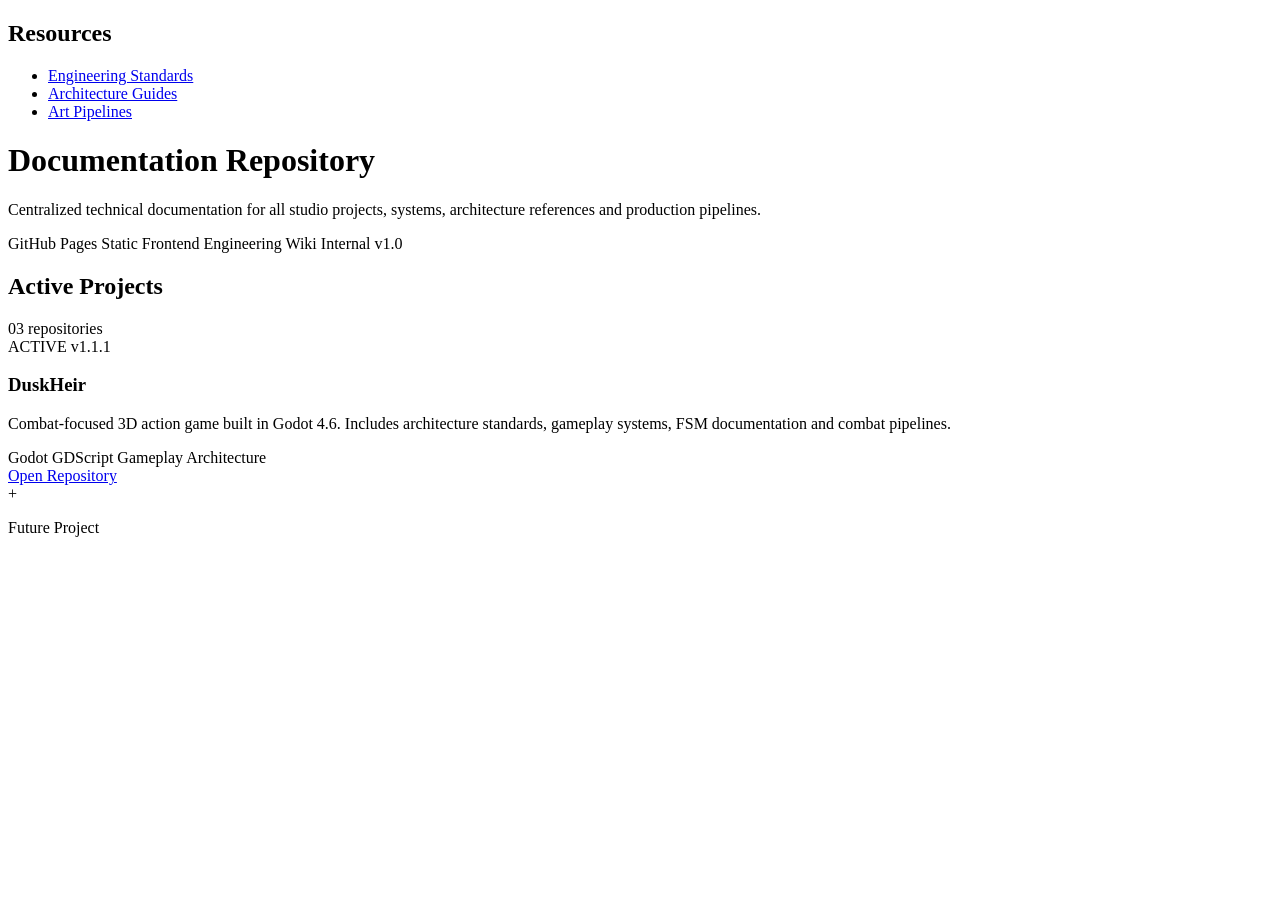
==== index.html @ b0801db7 "[NEW] Project Structure & Main Page [NEW] Project Folder Structure [NEW] Main page index.html and in" ====
<!DOCTYPE html>
      </ul>

      <h2>Resources</h2>

      <ul>
        <li><a href="#">Engineering Standards</a></li>
        <li><a href="#">Architecture Guides</a></li>
        <li><a href="#">Art Pipelines</a></li>
      </ul>
    </nav>

  </aside>

  <main>

    <header class="hero">
      <h1>Documentation Repository</h1>

      <p class="hero-description">
        Centralized technical documentation for all studio projects,
        systems, architecture references and production pipelines.
      </p>

      <div class="badges">
        <span class="badge">GitHub Pages</span>
        <span class="badge">Static Frontend</span>
        <span class="badge">Engineering Wiki</span>
        <span class="badge accent">Internal v1.0</span>
      </div>
    </header>

    <section id="active-projects">

      <div class="section-header">
        <h2>Active Projects</h2>
        <span>03 repositories</span>
      </div>

      <div class="project-grid">

        <article class="project-card">

          <div class="project-top">
            <span class="project-status active">ACTIVE</span>
            <span class="project-version">v1.1.1</span>
          </div>

          <h3>DuskHeir</h3>

          <p>
            Combat-focused 3D action game built in Godot 4.6.
            Includes architecture standards, gameplay systems,
            FSM documentation and combat pipelines.
          </p>

          <div class="project-tags">
            <span>Godot</span>
            <span>GDScript</span>
            <span>Gameplay</span>
            <span>Architecture</span>
          </div>

          <a class="project-button" href="projects/duskheir/index.html">
            Open Repository
          </a>

        </article>

        <article class="project-card placeholder">
          <div class="placeholder-content">
            <span>+</span>
            <p>Future Project</p>
          </div>
        </article>

      </div>

    </section>

  </main>

</div>

<script src="assets/js/index.js"></script>
</body>
</html>
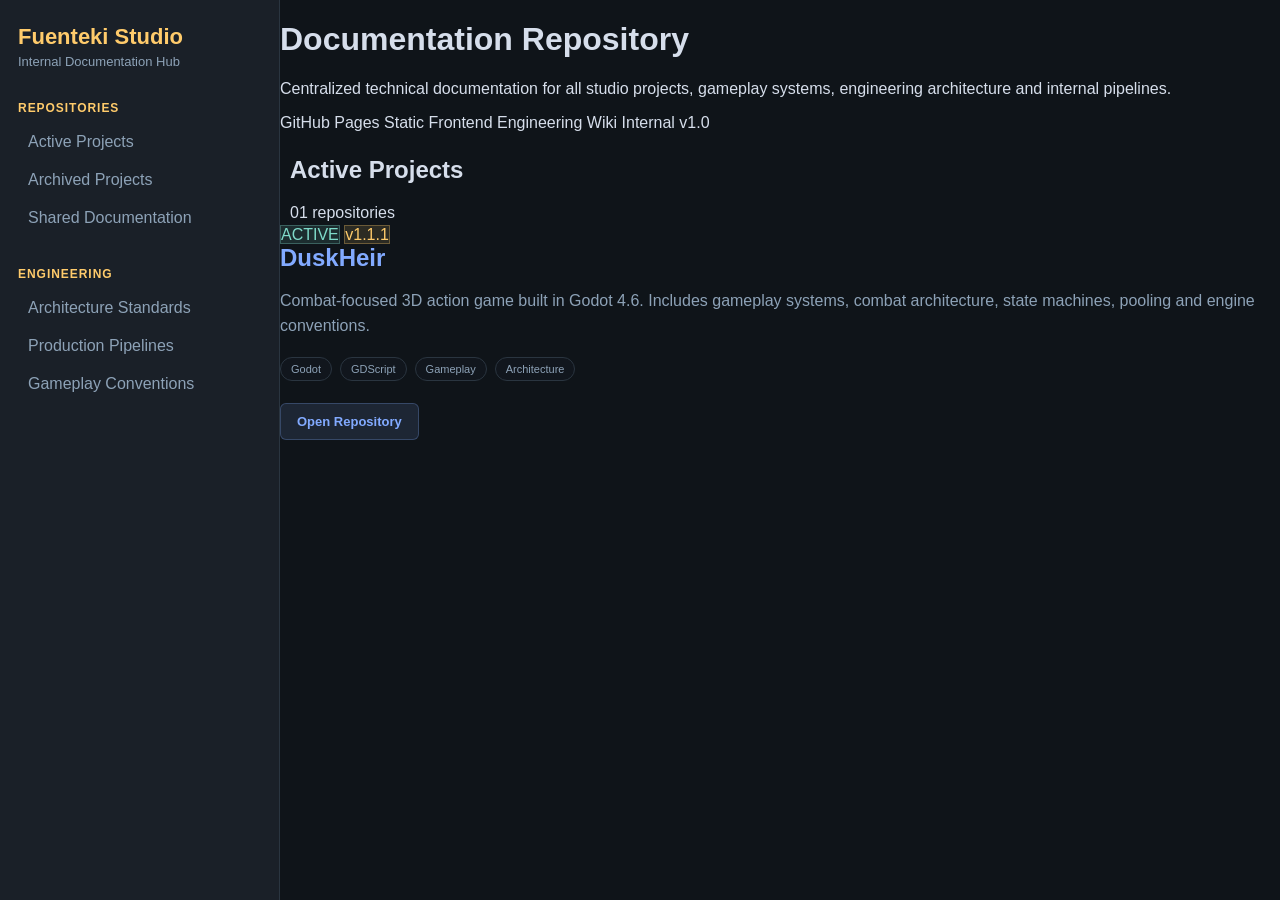
==== commit 79cfba46: "[UPDATE] Index Links and Dependencies Update [UPDATE] Index.html implements css correctly [NEW] dusk" ====
--- a/index.html
+++ b/index.html
@@ -1,25 +1,64 @@
+<!-- /index.html -->
+
 <!DOCTYPE html>
+<html lang="en">
+<head>
+  <meta charset="UTF-8" />
+  <meta name="viewport" content="width=device-width, initial-scale=1.0" />
+
+  <title>Fuenteki Studio — Documentation Hub</title>
+
+  <!-- IMPORTANT -->
+  <!-- Correct relative path to CSS -->
+  <link rel="stylesheet" href="./assets/css/global.css" />
+  <link rel="stylesheet" href="./assets/css/index.css" />
+</head>
+
+<body>
+
+<div class="layout">
+
+  <!-- SIDEBAR -->
+  <aside class="sidebar">
+
+    <div class="brand-block">
+      <h1>Fuenteki Studio</h1>
+      <p>Internal Documentation Hub</p>
+    </div>
+
+    <nav>
+
+      <h2>Repositories</h2>
+
+      <ul>
+        <li><a href="#active-projects">Active Projects</a></li>
+        <li><a href="#archived-projects">Archived Projects</a></li>
+        <li><a href="#shared-docs">Shared Documentation</a></li>
       </ul>
 
-      <h2>Resources</h2>
+      <h2>Engineering</h2>
 
       <ul>
-        <li><a href="#">Engineering Standards</a></li>
-        <li><a href="#">Architecture Guides</a></li>
-        <li><a href="#">Art Pipelines</a></li>
+        <li><a href="#">Architecture Standards</a></li>
+        <li><a href="#">Production Pipelines</a></li>
+        <li><a href="#">Gameplay Conventions</a></li>
       </ul>
+
     </nav>
 
   </aside>
 
+  <!-- MAIN -->
   <main>
 
+    <!-- HERO -->
     <header class="hero">
+
       <h1>Documentation Repository</h1>
 
       <p class="hero-description">
         Centralized technical documentation for all studio projects,
-        systems, architecture references and production pipelines.
+        gameplay systems, engineering architecture and internal pipelines.
       </p>
 
       <div class="badges">
@@ -28,17 +67,20 @@
         <span class="badge">Engineering Wiki</span>
         <span class="badge accent">Internal v1.0</span>
       </div>
+
     </header>
 
+    <!-- ACTIVE PROJECTS -->
     <section id="active-projects">
 
       <div class="section-header">
         <h2>Active Projects</h2>
-        <span>03 repositories</span>
+        <span>01 repositories</span>
       </div>
 
       <div class="project-grid">
 
+        <!-- DUSKHEIR -->
         <article class="project-card">
 
           <div class="project-top">
@@ -50,8 +92,8 @@
 
           <p>
             Combat-focused 3D action game built in Godot 4.6.
-            Includes architecture standards, gameplay systems,
-            FSM documentation and combat pipelines.
+            Includes gameplay systems, combat architecture,
+            state machines, pooling and engine conventions.
           </p>
 
           <div class="project-tags">
@@ -61,17 +103,15 @@
             <span>Architecture</span>
           </div>
 
-          <a class="project-button" href="projects/duskheir/index.html">
+          <!-- IMPORTANT -->
+          <!-- Correct relative path -->
+          <a
+            class="project-button"
+            href="./projects/duskheir/duskheirIndex.html"
+          >
             Open Repository
           </a>
 
-        </article>
-
-        <article class="project-card placeholder">
-          <div class="placeholder-content">
-            <span>+</span>
-            <p>Future Project</p>
-          </div>
         </article>
 
       </div>
@@ -82,6 +122,7 @@
 
 </div>
 
-<script src="assets/js/index.js"></script>
+<script src="./assets/js/index.js"></script>
+
 </body>
 </html>
--- a/assets/css/global.css
+++ b/assets/css/global.css
@@ -0,0 +1,100 @@
+:root {
+  --bg: #0f1419;
+  --bg-elev: #1a2028;
+  --bg-card: #151b22;
+  --bg-code: #11161d;
+
+  --fg: #d6deeb;
+  --fg-muted: #8da2b7;
+
+  --accent: #ffcb6b;
+  --accent-2: #82aaff;
+  --accent-3: #c792ea;
+
+  --border: #2a3540;
+
+  --ok: #7fdbca;
+  --warn: #ff6b6b;
+}
+
+* {
+  box-sizing: border-box;
+}
+
+html,
+body {
+  margin: 0;
+  padding: 0;
+  background: var(--bg);
+  color: var(--fg);
+  font-family: -apple-system, "Segoe UI", Roboto, sans-serif;
+}
+
+body {
+  min-height: 100vh;
+}
+
+.layout {
+  display: grid;
+  grid-template-columns: 280px 1fr;
+  min-height: 100vh;
+}
+
+.sidebar {
+  position: sticky;
+  top: 0;
+  height: 100vh;
+  overflow-y: auto;
+
+  background: var(--bg-elev);
+  border-right: 1px solid var(--border);
+
+  padding: 24px 18px;
+}
+
+.sidebar h1 {
+  margin: 0;
+  color: var(--accent);
+  font-size: 22px;
+}
+
+.sidebar p {
+  color: var(--fg-muted);
+  font-size: 13px;
+  margin-top: 4px;
+}
+
+.sidebar h2 {
+  margin-top: 32px;
+  font-size: 12px;
+  text-transform: uppercase;
+  letter-spacing: 0.08em;
+  color: var(--accent);
+}
+
+.sidebar ul {
+  list-style: none;
+  padding: 0;
+  margin: 10px 0;
+}
+
+.sidebar li {
+  margin-bottom: 4px;
+}
+
+.sidebar a {
+  display: block;
+
+  padding: 8px 10px;
+
+  border-radius: 6px;
+
+  text-decoration: none;
+  color: var(--fg-muted);
+
+  transition: 0.12s;
+}
+
+.sidebar a:hover {
+  background: rgba(130, 170, 255, 0.1);
+}
--- a/assets/css/index.css
+++ b/assets/css/index.css
@@ -0,0 +1,98 @@
+.section-header {
+  padding: 4px 10px;
+  border-radius: 999px;
+}
+
+.project-status.active {
+  background: rgba(127, 219, 202, 0.12);
+  color: var(--ok);
+  border: 1px solid rgba(127, 219, 202, 0.3);
+}
+
+.project-version {
+  background: rgba(255, 203, 107, 0.12);
+  color: var(--accent);
+  border: 1px solid rgba(255, 203, 107, 0.3);
+}
+
+.project-card h3 {
+  margin-top: 0;
+  margin-bottom: 12px;
+
+  color: var(--accent-2);
+  font-size: 24px;
+}
+
+.project-card p {
+  color: var(--fg-muted);
+  line-height: 1.6;
+}
+
+.project-tags {
+  display: flex;
+  flex-wrap: wrap;
+  gap: 8px;
+
+  margin-top: 18px;
+  margin-bottom: 22px;
+}
+
+.project-tags span {
+  background: var(--bg-code);
+
+  border: 1px solid var(--border);
+  border-radius: 999px;
+
+  padding: 5px 10px;
+
+  font-size: 11px;
+  color: var(--fg-muted);
+}
+
+.project-button {
+  display: inline-block;
+
+  padding: 10px 16px;
+
+  background: rgba(130, 170, 255, 0.12);
+  border: 1px solid rgba(130, 170, 255, 0.25);
+  border-radius: 6px;
+
+  text-decoration: none;
+  color: var(--accent-2);
+
+  font-size: 13px;
+  font-weight: 600;
+
+  transition: 0.12s;
+}
+
+.project-button:hover {
+  background: rgba(130, 170, 255, 0.2);
+}
+
+.placeholder {
+  display: flex;
+  align-items: center;
+  justify-content: center;
+
+  min-height: 280px;
+
+  border-style: dashed;
+
+  opacity: 0.6;
+}
+
+.placeholder-content {
+  text-align: center;
+}
+
+.placeholder-content span {
+  display: block;
+  font-size: 48px;
+  color: var(--accent-3);
+}
+
+.placeholder-content p {
+  color: var(--fg-muted);
+}
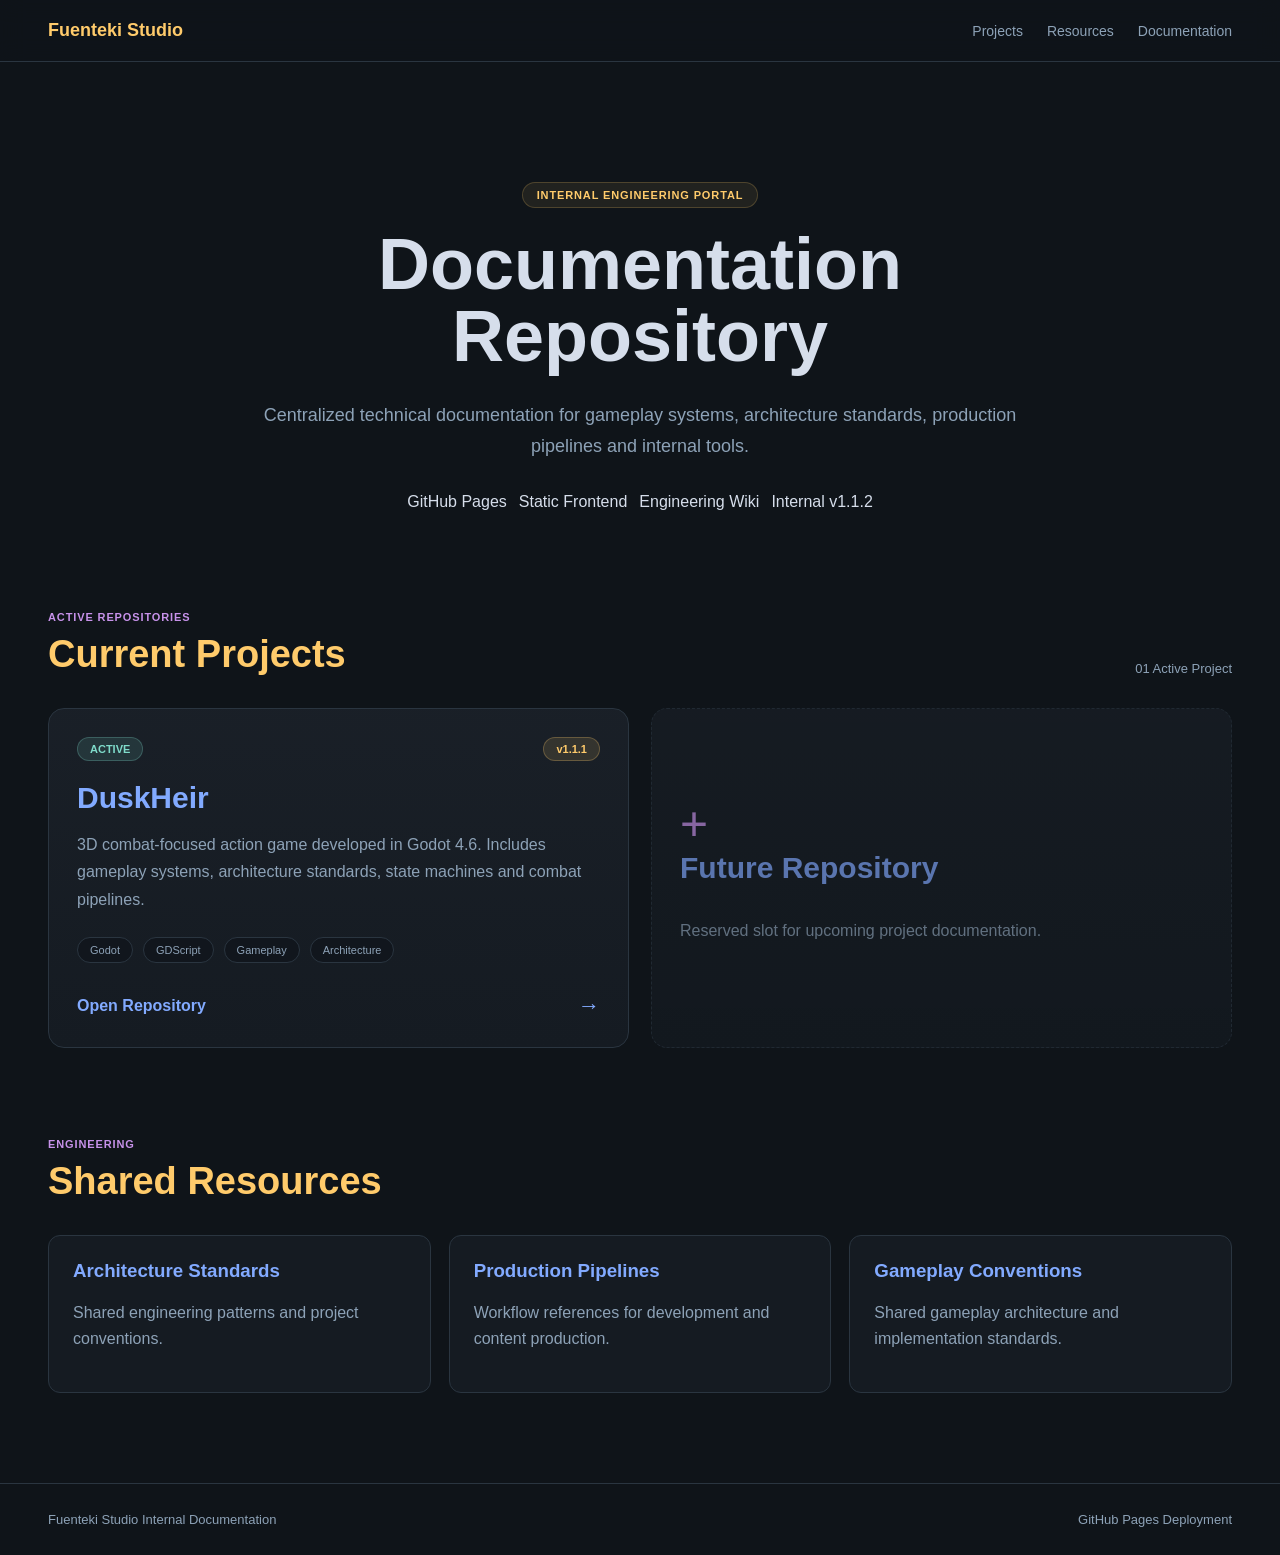
==== commit 10662ac9: "[UPDATE] Main Page Update [UPDATE] New page structure for main page" ====
--- a/index.html
+++ b/index.html
@@ -1,128 +1,224 @@
-<!-- /index.html -->
-
 <!DOCTYPE html>
 <html lang="en">
 <head>
+
   <meta charset="UTF-8" />
   <meta name="viewport" content="width=device-width, initial-scale=1.0" />
 
   <title>Fuenteki Studio — Documentation Hub</title>
 
-  <!-- IMPORTANT -->
-  <!-- Correct relative path to CSS -->
   <link rel="stylesheet" href="./assets/css/global.css" />
   <link rel="stylesheet" href="./assets/css/index.css" />
+
 </head>
 
 <body>
 
-<div class="layout">
-
-  <!-- SIDEBAR -->
-  <aside class="sidebar">
-
-    <div class="brand-block">
-      <h1>Fuenteki Studio</h1>
-      <p>Internal Documentation Hub</p>
-    </div>
-
-    <nav>
-
-      <h2>Repositories</h2>
-
-      <ul>
-        <li><a href="#active-projects">Active Projects</a></li>
-        <li><a href="#archived-projects">Archived Projects</a></li>
-        <li><a href="#shared-docs">Shared Documentation</a></li>
-      </ul>
-
-      <h2>Engineering</h2>
-
-      <ul>
-        <li><a href="#">Architecture Standards</a></li>
-        <li><a href="#">Production Pipelines</a></li>
-        <li><a href="#">Gameplay Conventions</a></li>
-      </ul>
+  <!-- NAVBAR -->
+  <header class="topbar">
+
+    <div class="topbar-brand">
+      Fuenteki Studio
+    </div>
+
+    <nav class="topbar-nav">
+
+      <a href="#projects">Projects</a>
+      <a href="#resources">Resources</a>
+      <a href="#shared-docs">Documentation</a>
 
     </nav>
 
-  </aside>
-
-  <!-- MAIN -->
-  <main>
-
-    <!-- HERO -->
-    <header class="hero">
-
-      <h1>Documentation Repository</h1>
-
-      <p class="hero-description">
-        Centralized technical documentation for all studio projects,
-        gameplay systems, engineering architecture and internal pipelines.
+  </header>
+
+  <!-- HERO -->
+  <section class="main-hero">
+
+    <div class="hero-content">
+
+      <span class="hero-tag">
+        INTERNAL ENGINEERING PORTAL
+      </span>
+
+      <h1>
+        Documentation Repository
+      </h1>
+
+      <p>
+        Centralized technical documentation for gameplay systems,
+        architecture standards, production pipelines and internal tools.
       </p>
 
-      <div class="badges">
+      <div class="hero-badges">
+
         <span class="badge">GitHub Pages</span>
         <span class="badge">Static Frontend</span>
         <span class="badge">Engineering Wiki</span>
-        <span class="badge accent">Internal v1.0</span>
-      </div>
-
-    </header>
-
-    <!-- ACTIVE PROJECTS -->
-    <section id="active-projects">
-
-      <div class="section-header">
-        <h2>Active Projects</h2>
-        <span>01 repositories</span>
-      </div>
-
-      <div class="project-grid">
-
-        <!-- DUSKHEIR -->
-        <article class="project-card">
-
-          <div class="project-top">
-            <span class="project-status active">ACTIVE</span>
-            <span class="project-version">v1.1.1</span>
-          </div>
-
-          <h3>DuskHeir</h3>
-
-          <p>
-            Combat-focused 3D action game built in Godot 4.6.
-            Includes gameplay systems, combat architecture,
-            state machines, pooling and engine conventions.
-          </p>
-
-          <div class="project-tags">
-            <span>Godot</span>
-            <span>GDScript</span>
-            <span>Gameplay</span>
-            <span>Architecture</span>
-          </div>
-
-          <!-- IMPORTANT -->
-          <!-- Correct relative path -->
-          <a
-            class="project-button"
-            href="./projects/duskheir/duskheirIndex.html"
-          >
+        <span class="badge accent">Internal v1.1.2</span>
+
+      </div>
+
+    </div>
+
+  </section>
+
+  <!-- ACTIVE PROJECTS -->
+  <section
+    class="section-container"
+    id="projects"
+  >
+
+    <div class="section-title">
+
+      <div>
+        <span class="section-kicker">
+          ACTIVE REPOSITORIES
+        </span>
+
+        <h2>
+          Current Projects
+        </h2>
+      </div>
+
+      <span class="section-meta">
+        01 Active Project
+      </span>
+
+    </div>
+
+    <div class="project-grid">
+
+      <!-- DUSKHEIR -->
+      <a
+        class="project-capsule"
+        href="./projects/duskheir/duskheirIndex.html"
+      >
+
+        <div class="project-top">
+
+          <span class="project-state active">
+            ACTIVE
+          </span>
+
+          <span class="project-version">
+            v1.1.1
+          </span>
+
+        </div>
+
+        <h3>DuskHeir</h3>
+
+        <p>
+          3D combat-focused action game developed in Godot 4.6.
+          Includes gameplay systems, architecture standards,
+          state machines and combat pipelines.
+        </p>
+
+        <div class="project-tags">
+
+          <span>Godot</span>
+          <span>GDScript</span>
+          <span>Gameplay</span>
+          <span>Architecture</span>
+
+        </div>
+
+        <div class="project-footer">
+
+          <span>
             Open Repository
-          </a>
-
-        </article>
-
-      </div>
-
-    </section>
-
-  </main>
-
-</div>
-
-<script src="./assets/js/index.js"></script>
+          </span>
+
+          <span class="arrow">
+            →
+          </span>
+
+        </div>
+
+      </a>
+
+      <!-- EMPTY SLOT -->
+      <div class="project-capsule placeholder">
+
+        <div class="placeholder-icon">
+          +
+        </div>
+
+        <h3>Future Repository</h3>
+
+        <p>
+          Reserved slot for upcoming project documentation.
+        </p>
+
+      </div>
+
+    </div>
+
+  </section>
+
+  <!-- RESOURCES -->
+  <section
+    class="section-container"
+    id="resources"
+  >
+
+    <div class="section-title">
+
+      <div>
+
+        <span class="section-kicker">
+          ENGINEERING
+        </span>
+
+        <h2>
+          Shared Resources
+        </h2>
+
+      </div>
+
+    </div>
+
+    <div class="resource-grid">
+
+      <div class="resource-card">
+        <h3>Architecture Standards</h3>
+        <p>
+          Shared engineering patterns and project conventions.
+        </p>
+      </div>
+
+      <div class="resource-card">
+        <h3>Production Pipelines</h3>
+        <p>
+          Workflow references for development and content production.
+        </p>
+      </div>
+
+      <div class="resource-card">
+        <h3>Gameplay Conventions</h3>
+        <p>
+          Shared gameplay architecture and implementation standards.
+        </p>
+      </div>
+
+    </div>
+
+  </section>
+
+  <!-- FOOTER -->
+  <footer class="footer">
+
+    <div>
+      Fuenteki Studio Internal Documentation
+    </div>
+
+    <div class="footer-right">
+      GitHub Pages Deployment
+    </div>
+
+  </footer>
+
+  <script src="./assets/js/index.js"></script>
 
 </body>
 </html>
--- a/assets/css/index.css
+++ b/assets/css/index.css
@@ -1,98 +1,395 @@
-.section-header {
-  padding: 4px 10px;
+/* =========================
+   TOPBAR
+========================= */
+
+.topbar {
+  display: flex;
+  align-items: center;
+  justify-content: space-between;
+
+  padding: 20px 48px;
+
+  border-bottom: 1px solid var(--border);
+
+  background: rgba(15, 20, 25, 0.92);
+
+  backdrop-filter: blur(12px);
+
+  position: sticky;
+  top: 0;
+  z-index: 100;
+}
+
+.topbar-brand {
+  font-size: 18px;
+  font-weight: 700;
+
+  color: var(--accent);
+}
+
+.topbar-nav {
+  display: flex;
+  gap: 24px;
+}
+
+.topbar-nav a {
+  text-decoration: none;
+
+  color: var(--fg-muted);
+
+  font-size: 14px;
+
+  transition: 0.12s;
+}
+
+.topbar-nav a:hover {
+  color: var(--accent-2);
+}
+
+/* =========================
+   HERO
+========================= */
+
+.main-hero {
+  display: flex;
+  align-items: center;
+  justify-content: center;
+
+  text-align: center;
+
+  padding: 120px 24px 100px;
+}
+
+.hero-content {
+  max-width: 900px;
+}
+
+.hero-tag {
+  display: inline-block;
+
+  margin-bottom: 20px;
+
+  padding: 6px 14px;
+
   border-radius: 999px;
-}
-
-.project-status.active {
+
+  border: 1px solid rgba(255, 203, 107, 0.2);
+
+  background: rgba(255, 203, 107, 0.08);
+
+  color: var(--accent);
+
+  font-size: 11px;
+  font-weight: 700;
+
+  letter-spacing: 0.08em;
+}
+
+.main-hero h1 {
+  margin: 0;
+
+  font-size: 72px;
+  line-height: 1;
+
+  color: var(--fg);
+}
+
+.main-hero p {
+  margin: 28px auto 0;
+
+  max-width: 760px;
+
+  color: var(--fg-muted);
+
+  line-height: 1.7;
+
+  font-size: 18px;
+}
+
+.hero-badges {
+  display: flex;
+  justify-content: center;
+  flex-wrap: wrap;
+
+  gap: 12px;
+
+  margin-top: 32px;
+}
+
+/* =========================
+   SECTIONS
+========================= */
+
+.section-container {
+  padding: 0 48px 90px;
+}
+
+.section-title {
+  display: flex;
+  align-items: flex-end;
+  justify-content: space-between;
+
+  margin-bottom: 32px;
+}
+
+.section-kicker {
+  display: block;
+
+  margin-bottom: 10px;
+
+  color: var(--accent-3);
+
+  font-size: 11px;
+  font-weight: 700;
+
+  letter-spacing: 0.08em;
+}
+
+.section-title h2 {
+  margin: 0;
+
+  font-size: 38px;
+
+  color: var(--accent);
+}
+
+.section-meta {
+  color: var(--fg-muted);
+  font-size: 13px;
+}
+
+/* =========================
+   PROJECT CAPSULES
+========================= */
+
+.project-grid {
+  display: grid;
+
+  grid-template-columns: repeat(auto-fit, minmax(380px, 1fr));
+
+  gap: 22px;
+}
+
+.project-capsule {
+  display: block;
+
+  background: linear-gradient(
+    180deg,
+    rgba(26, 32, 40, 0.95),
+    rgba(21, 27, 34, 1)
+  );
+
+  border: 1px solid var(--border);
+  border-radius: 16px;
+
+  padding: 28px;
+
+  text-decoration: none;
+
+  transition: 0.18s;
+}
+
+.project-capsule:hover {
+  transform: translateY(-4px);
+
+  border-color: var(--accent-2);
+
+  box-shadow:
+    0 0 0 1px rgba(130,170,255,0.12),
+    0 12px 30px rgba(0,0,0,0.22);
+}
+
+.project-top {
+  display: flex;
+  justify-content: space-between;
+
+  margin-bottom: 20px;
+}
+
+.project-state,
+.project-version {
+  padding: 5px 12px;
+
+  border-radius: 999px;
+
+  font-size: 11px;
+  font-weight: 700;
+}
+
+.project-state.active {
   background: rgba(127, 219, 202, 0.12);
+  border: 1px solid rgba(127, 219, 202, 0.25);
+
   color: var(--ok);
-  border: 1px solid rgba(127, 219, 202, 0.3);
 }
 
 .project-version {
   background: rgba(255, 203, 107, 0.12);
+  border: 1px solid rgba(255, 203, 107, 0.25);
+
   color: var(--accent);
-  border: 1px solid rgba(255, 203, 107, 0.3);
-}
-
-.project-card h3 {
+}
+
+.project-capsule h3 {
   margin-top: 0;
-  margin-bottom: 12px;
+  margin-bottom: 16px;
+
+  font-size: 30px;
 
   color: var(--accent-2);
-  font-size: 24px;
-}
-
-.project-card p {
-  color: var(--fg-muted);
+}
+
+.project-capsule p {
+  color: var(--fg-muted);
+
+  line-height: 1.7;
+}
+
+.project-tags {
+  display: flex;
+  flex-wrap: wrap;
+
+  gap: 10px;
+
+  margin-top: 24px;
+}
+
+.project-tags span {
+  padding: 6px 12px;
+
+  border-radius: 999px;
+
+  border: 1px solid var(--border);
+
+  background: var(--bg-code);
+
+  color: var(--fg-muted);
+
+  font-size: 11px;
+}
+
+.project-footer {
+  display: flex;
+  justify-content: space-between;
+  align-items: center;
+
+  margin-top: 30px;
+
+  color: var(--accent-2);
+
+  font-weight: 600;
+}
+
+.arrow {
+  font-size: 22px;
+}
+
+/* =========================
+   PLACEHOLDER
+========================= */
+
+.placeholder {
+  opacity: 0.65;
+
+  border-style: dashed;
+
+  display: flex;
+  flex-direction: column;
+  justify-content: center;
+}
+
+.placeholder-icon {
+  font-size: 48px;
+
+  color: var(--accent-3);
+}
+
+/* =========================
+   RESOURCES
+========================= */
+
+.resource-grid {
+  display: grid;
+
+  grid-template-columns: repeat(auto-fit, minmax(300px, 1fr));
+
+  gap: 18px;
+}
+
+.resource-card {
+  background: var(--bg-card);
+
+  border: 1px solid var(--border);
+  border-radius: 12px;
+
+  padding: 24px;
+}
+
+.resource-card h3 {
+  margin-top: 0;
+
+  color: var(--accent-2);
+}
+
+.resource-card p {
+  color: var(--fg-muted);
+
   line-height: 1.6;
 }
 
-.project-tags {
-  display: flex;
-  flex-wrap: wrap;
-  gap: 8px;
-
-  margin-top: 18px;
-  margin-bottom: 22px;
-}
-
-.project-tags span {
-  background: var(--bg-code);
-
-  border: 1px solid var(--border);
-  border-radius: 999px;
-
-  padding: 5px 10px;
-
-  font-size: 11px;
-  color: var(--fg-muted);
-}
-
-.project-button {
-  display: inline-block;
-
-  padding: 10px 16px;
-
-  background: rgba(130, 170, 255, 0.12);
-  border: 1px solid rgba(130, 170, 255, 0.25);
-  border-radius: 6px;
-
-  text-decoration: none;
-  color: var(--accent-2);
+/* =========================
+   FOOTER
+========================= */
+
+.footer {
+  display: flex;
+  justify-content: space-between;
+  align-items: center;
+
+  padding: 28px 48px;
+
+  border-top: 1px solid var(--border);
+
+  color: var(--fg-muted);
 
   font-size: 13px;
-  font-weight: 600;
-
-  transition: 0.12s;
-}
-
-.project-button:hover {
-  background: rgba(130, 170, 255, 0.2);
-}
-
-.placeholder {
-  display: flex;
-  align-items: center;
-  justify-content: center;
-
-  min-height: 280px;
-
-  border-style: dashed;
-
-  opacity: 0.6;
-}
-
-.placeholder-content {
-  text-align: center;
-}
-
-.placeholder-content span {
-  display: block;
-  font-size: 48px;
-  color: var(--accent-3);
-}
-
-.placeholder-content p {
-  color: var(--fg-muted);
+}
+
+/* =========================
+   RESPONSIVE
+========================= */
+
+@media (max-width: 900px) {
+
+  .topbar {
+    padding: 18px 20px;
+  }
+
+  .topbar-nav {
+    display: none;
+  }
+
+  .main-hero h1 {
+    font-size: 48px;
+  }
+
+  .section-container {
+    padding: 0 20px 70px;
+  }
+
+  .section-title {
+    flex-direction: column;
+    align-items: flex-start;
+    gap: 10px;
+  }
+
+  .footer {
+    flex-direction: column;
+    gap: 10px;
+
+    text-align: center;
+
+    padding: 24px 20px;
+  }
+
 }
